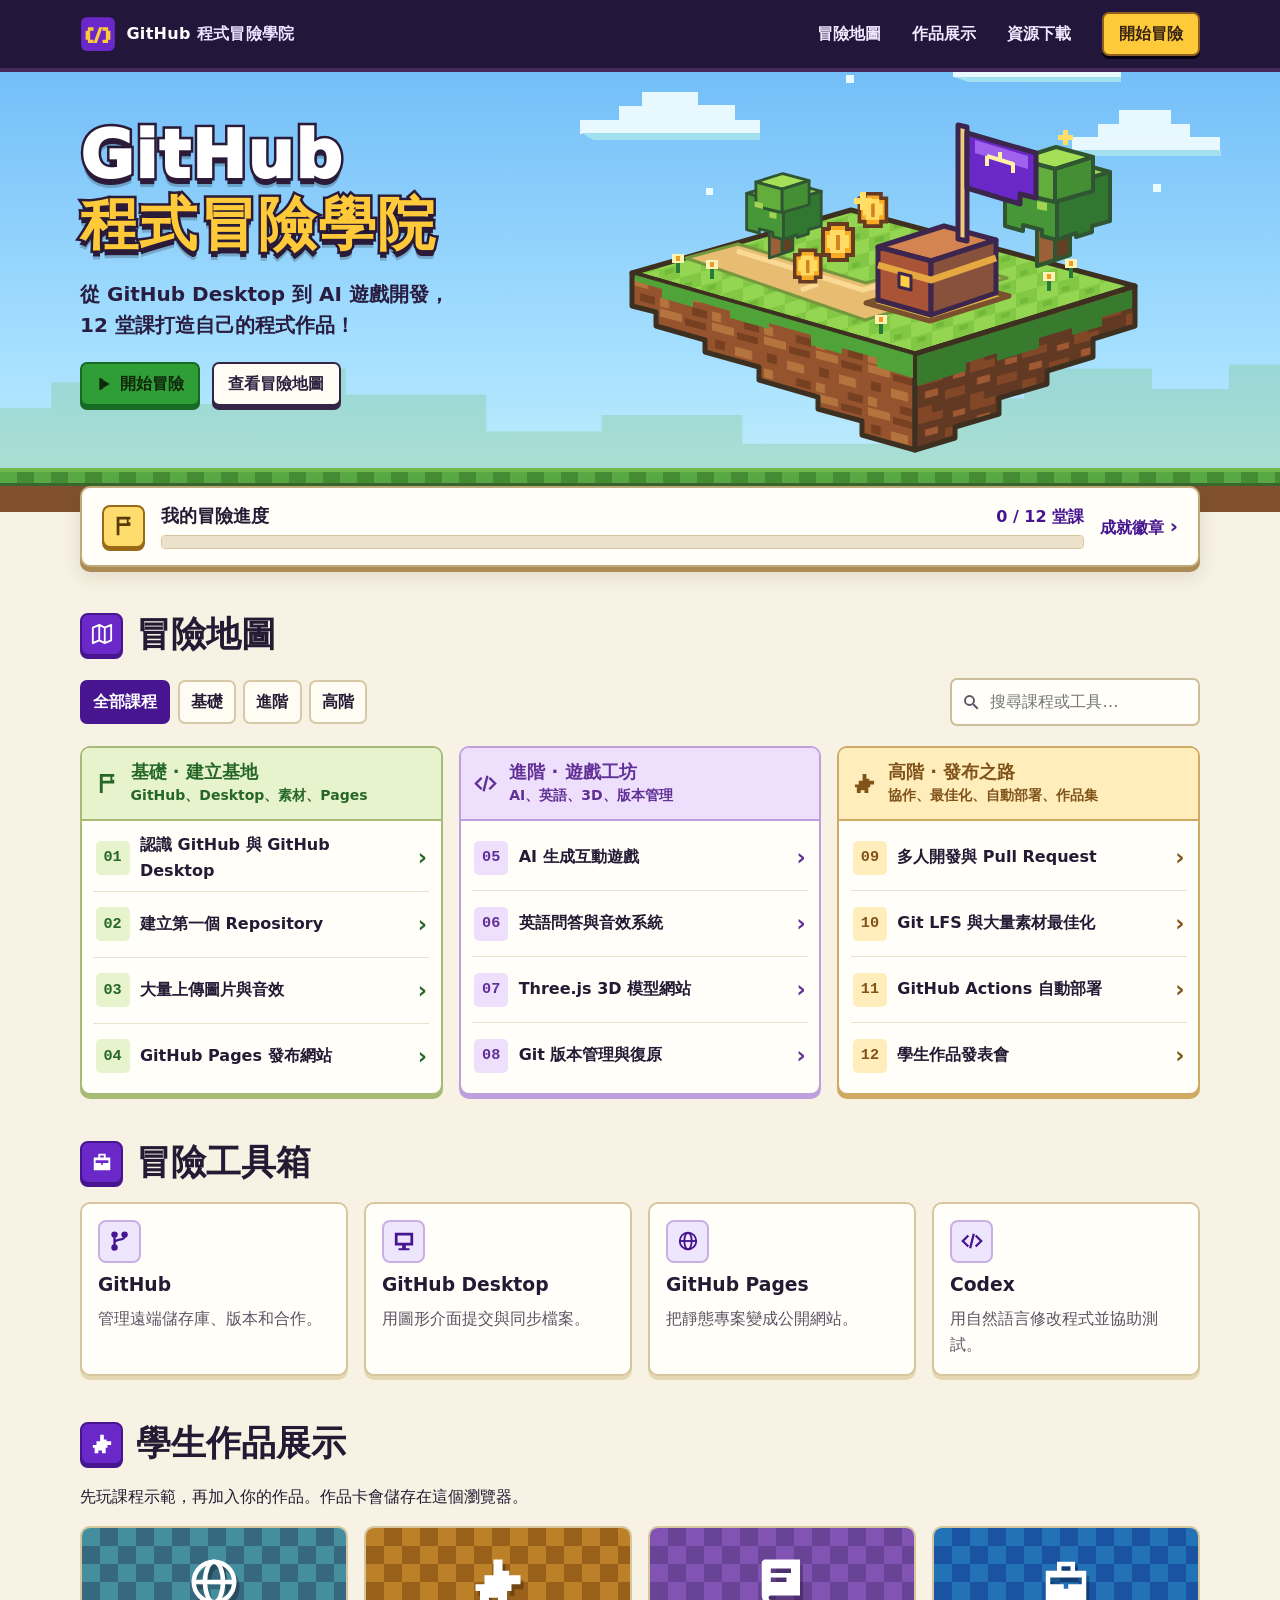
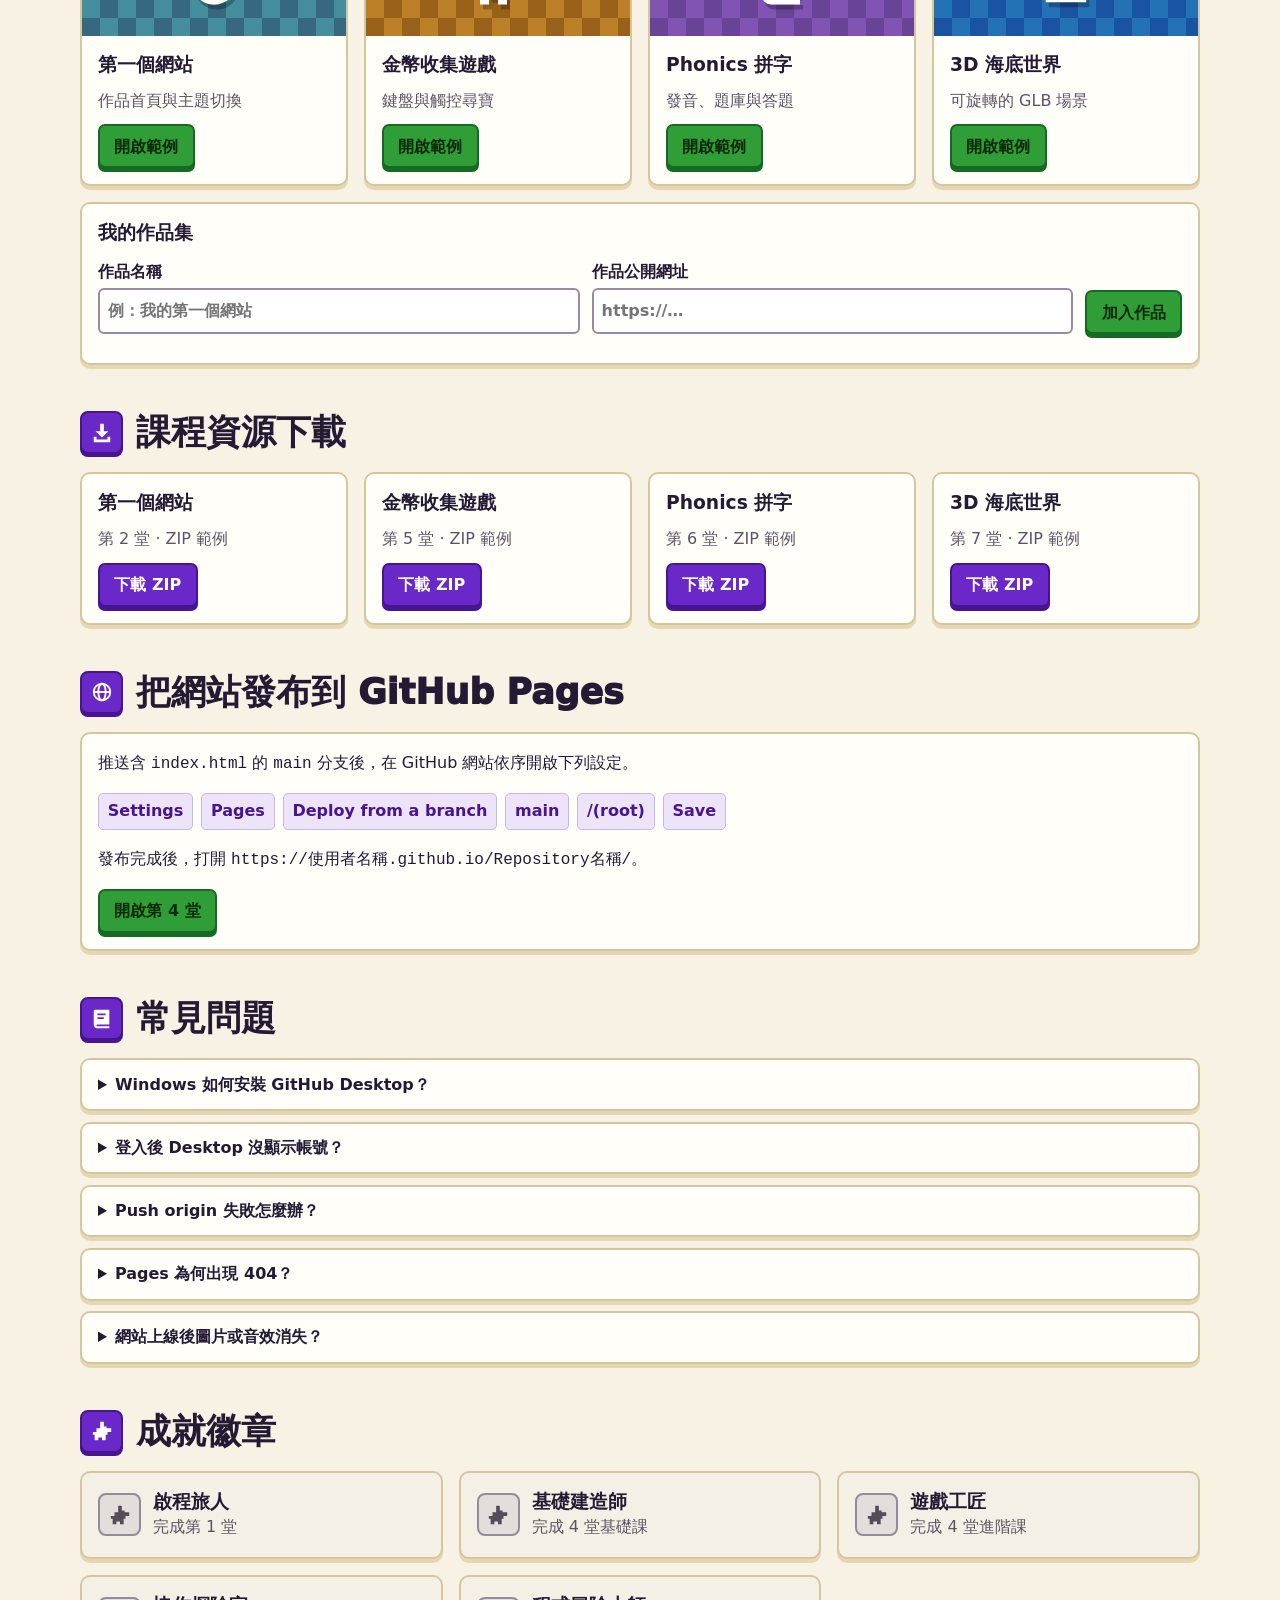
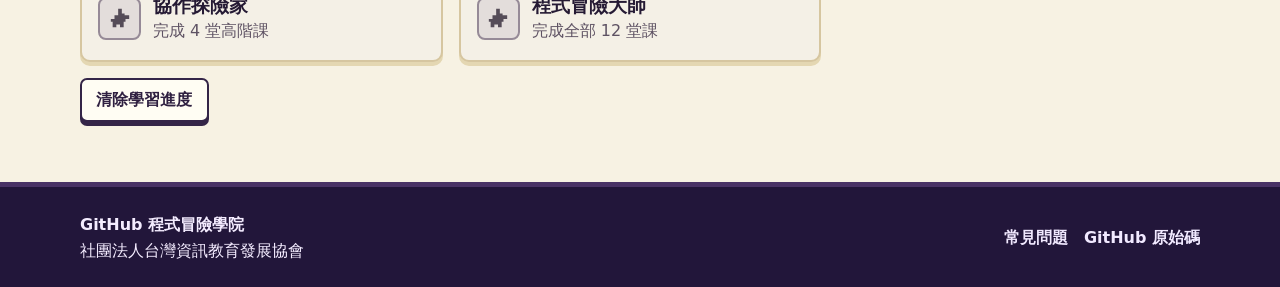
==== index.html @ 5a98e0ec "Build GitHub Adventure Academy" ====
<!doctype html>
<html lang="zh-Hant">
<head>
  <meta charset="utf-8">
  <meta name="viewport" content="width=device-width, initial-scale=1">
  <meta name="description" content="從 GitHub Desktop 到 AI 遊戲開發，12 堂互動課帶你完成自己的程式作品。">
  <meta name="theme-color" content="#22163a">
  <title>GitHub 程式冒險學院</title>
  <link rel="icon" href="./assets/images/favicon.svg" type="image/svg+xml">
  <link rel="stylesheet" href="./css/style.css">
  <script type="module" src="./js/app.js"></script>
</head>
<body>
  <a class="skip" href="#main">跳到主要內容</a>
  <header class="top">
    <div class="wrap top-inner">
      <a class="brand" href="#home" aria-label="GitHub 程式冒險學院首頁"><svg aria-hidden="true"><use href="./assets/images/icons.svg#brand"/></svg><span>GitHub <b>程式冒險學院</b></span></a>
      <button class="menu btn btn-light" id="menu" type="button" aria-expanded="false" aria-controls="top-nav">選單</button>
      <nav id="top-nav" aria-label="網站導覽">
        <a href="#map">冒險地圖</a><a href="#gallery">作品展示</a><a href="#resources">資源下載</a>
        <a class="nav-start" href="#lesson-1" data-continue>開始冒險</a>
      </nav>
    </div>
  </header>
  <main id="main" tabindex="-1">
    <div id="home">
      <section class="hero" aria-labelledby="hero-title">
        <div class="wrap hero-inner">
          <div class="hero-copy">
            <h1 id="hero-title"><span>GitHub</span><br>程式冒險學院</h1>
            <p>從 GitHub Desktop 到 AI 遊戲開發，<br class="desktop-break">12 堂課打造自己的程式作品！</p>
            <div class="actions">
              <a class="btn btn-green" href="#lesson-1" data-continue><svg aria-hidden="true"><use href="./assets/images/icons.svg#play"/></svg>開始冒險</a>
              <a class="btn btn-light" href="#map">查看冒險地圖</a>
            </div>
          </div>
          <img class="hero-scene" src="./assets/images/adventure.svg" width="680" height="440" alt="">
        </div>
      </section>
      <div class="wrap home-body">
        <section class="progress-card" aria-labelledby="progress-title">
          <span class="icon-tile progress-icon"><svg aria-hidden="true"><use href="./assets/images/icons.svg#flag"/></svg></span>
          <div class="progress-main">
            <div class="progress-row"><h2 id="progress-title">我的冒險進度</h2><strong data-count>0 / 12 堂課</strong></div>
            <progress id="overall-progress" aria-labelledby="progress-title" value="0" max="12"></progress>
          </div>
          <a class="progress-link" href="#achievements">成就徽章 <span aria-hidden="true">›</span></a>
        </section>
        <section id="map" class="section" aria-labelledby="map-title">
          <div class="section-heading"><span class="icon-tile"><svg aria-hidden="true"><use href="./assets/images/icons.svg#map"/></svg></span><h2 id="map-title">冒險地圖</h2></div>
          <div class="map-controls">
            <div class="filters" role="group" aria-label="課程階段"></div>
            <label class="search"><svg aria-hidden="true"><use href="./assets/images/icons.svg#search"/></svg><input id="search" type="search" placeholder="搜尋課程或工具…" aria-label="搜尋課程或工具"></label>
          </div>
          <div class="map-grid" id="lesson-map"></div>
          <p id="map-message" role="status" hidden>找不到符合的課程。試試 Git、音效或部署。</p>
        </section>
        <section id="tools" class="section" aria-labelledby="tools-title">
          <div class="section-heading"><span class="icon-tile"><svg aria-hidden="true"><use href="./assets/images/icons.svg#box"/></svg></span><h2 id="tools-title">冒險工具箱</h2></div>
          <div id="tool-grid" class="tool-grid"></div>
        </section>
        <section id="gallery" class="section" aria-labelledby="gallery-title">
          <div class="section-heading"><span class="icon-tile"><svg aria-hidden="true"><use href="./assets/images/icons.svg#star"/></svg></span><h2 id="gallery-title">學生作品展示</h2></div>
          <p>先玩課程示範，再加入你的作品。作品卡會儲存在這個瀏覽器。</p>
          <div id="example-gallery" class="gallery-grid"></div>
          <div class="box portfolio">
            <h3>我的作品集</h3>
            <form id="portfolio-form">
              <label>作品名稱<input name="name" maxlength="60" required placeholder="例：我的第一個網站"></label>
              <label>作品公開網址<input name="url" type="url" maxlength="1000" required placeholder="https://…"></label>
              <button class="btn btn-green">加入作品</button>
            </form>
            <p id="portfolio-status" role="status"></p>
            <ul id="portfolio-list"></ul>
          </div>
        </section>
        <section id="resources" class="section" aria-labelledby="resources-title">
          <div class="section-heading"><span class="icon-tile"><svg aria-hidden="true"><use href="./assets/images/icons.svg#download"/></svg></span><h2 id="resources-title">課程資源下載</h2></div>
          <div id="downloads" class="resource-grid"></div>
        </section>
        <section id="pages" class="section" aria-labelledby="pages-title">
          <div class="section-heading"><span class="icon-tile"><svg aria-hidden="true"><use href="./assets/images/icons.svg#globe"/></svg></span><h2 id="pages-title">把網站發布到 GitHub Pages</h2></div>
          <div class="box pages-card">
            <p>推送含 <code>index.html</code> 的 <code>main</code> 分支後，在 GitHub 網站依序開啟下列設定。</p>
            <ol class="flow"><li>Settings</li><li>Pages</li><li>Deploy from a branch</li><li>main</li><li>/(root)</li><li>Save</li></ol>
            <p>發布完成後，打開 <code>https://使用者名稱.github.io/Repository名稱/</code>。</p>
            <a class="btn btn-green" href="#lesson-4">開啟第 4 堂</a>
          </div>
        </section>
        <section id="faq" class="section" aria-labelledby="faq-title">
          <div class="section-heading"><span class="icon-tile"><svg aria-hidden="true"><use href="./assets/images/icons.svg#book"/></svg></span><h2 id="faq-title">常見問題</h2></div>
          <div id="faq-items"></div>
        </section>
        <section id="achievements" class="section" aria-labelledby="achievement-title">
          <div class="section-heading"><span class="icon-tile"><svg aria-hidden="true"><use href="./assets/images/icons.svg#star"/></svg></span><h2 id="achievement-title">成就徽章</h2></div>
          <div id="badge-grid" class="badge-grid"></div>
          <button class="btn btn-light reset-btn" type="button" id="reset-progress">清除學習進度</button>
        </section>
      </div>
    </div>
    <section class="wrap lesson-layout" id="lesson-view" aria-label="課程" hidden>
      <aside aria-label="課程索引">
        <div class="sidebar">
          <a href="#map" class="back-link">‹ 回冒險地圖</a>
          <p data-count>0 / 12 堂課</p>
          <details id="lesson-menu"><summary>課程導覽</summary><nav id="lesson-nav" aria-label="12 堂課"></nav></details>
        </div>
      </aside>
      <article id="lesson-content" class="lesson-content"></article>
    </section>
  </main>
  <footer><div class="wrap footer-inner"><div><b>GitHub 程式冒險學院</b><br>社團法人台灣資訊教育發展協會</div><div><a href="#faq">常見問題</a><a href="https://github.com/JackChung-Taiwan/github_tutorial">GitHub 原始碼</a></div></div></footer>
  <div id="toast" role="status" aria-live="polite"></div>
</body>
</html>
---- css/style.css ----
:root {
  --purple:#6b28c9; --purple-dark:#46158f; --green:#2f9e36; --green-dark:#176a23;
  --gold:#ffca39; --cream:#fffdf3; --paper:#fffef9; --sky:#81c9ff;
  --ink:#251a34; --muted:#5e5263; --soil:#e5d9b7; --shell:#f7f2e3;
  --night:#22163a; --radius:10px; --shadow:0 4px 0 #e4d7b2;
}
*, *::before, *::after {box-sizing:border-box}
html {scroll-padding-top:1rem}
body {margin:0;font:1rem/1.65 "Noto Sans TC","Microsoft JhengHei",system-ui,sans-serif;color:var(--ink);background:var(--shell)}
h1,h2,h3,h4,p,figure {margin:0}
h2,h3,h4 {line-height:1.35}
a {color:var(--purple-dark);text-underline-offset:.2em}
img,svg {display:block;max-width:100%}
button,input,select {font:inherit}
button,summary {cursor:pointer}
input,select {min-width:0;max-width:100%}
[hidden] {display:none!important}
:focus-visible {outline:3px solid #1367b5;outline-offset:4px}
.top :focus-visible,footer :focus-visible {outline-color:var(--gold)}
.wrap {width:min(1120px, calc(100% - 64px));margin-inline:auto}
.skip {position:fixed;top:.5rem;left:.5rem;z-index:20;background:white;padding:.65rem 1rem;transform:translateY(-160%)}
.skip:focus {transform:none}
.sr-only {position:absolute;width:1px;height:1px;padding:0;margin:-1px;overflow:hidden;clip-path:inset(50%);white-space:nowrap}
.top {background:var(--night);color:#fff;border-bottom:4px solid #422959}
.top-inner,.footer-inner {display:flex;align-items:center;justify-content:space-between;gap:1rem;min-height:68px}
.brand {color:inherit;text-decoration:none;display:flex;align-items:center;gap:.65rem;font-weight:850;letter-spacing:.02em;line-height:1.2}
.brand svg {width:36px;height:36px;flex:none}
.brand b {color:#efe1ff}
.top nav {display:flex;align-items:center;gap:clamp(.8rem,2.4vw,2rem)}
.top nav a,footer a {color:#f1e9ff;font-weight:750;text-decoration:none}
.top nav a:hover,footer a:hover {text-decoration:underline}
.top nav .nav-start {padding:.45rem .95rem;background:var(--gold);color:#392514;border:2px solid #8f6021;border-radius:7px;box-shadow:0 3px 0 #080311}
.menu {display:none!important}
.hero {position:relative;overflow:hidden;background:linear-gradient(#74bff8 1%,#a8e1ff 71%,#c2edfb);border-bottom:26px solid #81512e}
.hero::before,.hero::after {content:"";position:absolute;inset:auto 0 0;pointer-events:none}
.hero::before {height:33%;background:#70bb63;opacity:.26;clip-path:polygon(0 43%,4% 43%,4% 24%,13% 24%,13% 40%,20% 40%,20% 14%,27% 14%,27% 33%,38% 33%,38% 60%,47% 60%,47% 48%,58% 48%,58% 69%,72% 69%,72% 36%,80% 36%,80% 14%,90% 14%,90% 29%,96% 29%,96% 11%,100% 11%,100% 100%,0 100%)}
.hero::after {height:18px;background:repeating-conic-gradient(#458d35 0 25%,#58a843 0 50%) 0 0/34px 24px;border-top:4px solid #6fba4a;border-bottom:3px solid #38682e}
.hero-inner {position:relative;isolation:isolate;display:grid;grid-template-columns:1fr 1fr;align-items:center;min-height:414px;padding-block:36px 68px}
.hero-copy {z-index:1}
.hero h1 {font-size:clamp(2.25rem,4.5vw,4.4rem);font-weight:1000;line-height:1.12;letter-spacing:.025em;color:var(--gold);paint-order:stroke fill;-webkit-text-stroke:5px #2b1b39;text-shadow:0 6px #2b1b39,0 9px #0003}
.hero h1 span {font-size:1.13em;color:#fff}
.hero p {margin:1.35rem 0;font-weight:850;font-size:clamp(1rem,1.7vw,1.25rem);line-height:1.55;color:#291d41}
.hero-scene {width:min(62vw,680px);max-width:none;height:auto;position:absolute;right:-3%;bottom:26px;z-index:-1}
.actions {display:flex;gap:.75rem;align-items:center;flex-wrap:wrap}
.btn {display:inline-flex;align-items:center;justify-content:center;gap:.45rem;text-decoration:none;border:2px solid var(--edge,#342547);border-radius:7px;background:var(--fill,#fffdf3);color:var(--text,#2f2040);padding:.58rem .9rem;min-height:44px;font-weight:850;line-height:1.35;text-align:center;box-shadow:0 4px 0 var(--edge,#342547);transition:transform .12s,box-shadow .12s,filter .12s}
.btn svg {width:1rem;height:1rem;flex:none}
.btn:hover:not(:disabled) {filter:brightness(1.06)}
.btn:active:not(:disabled) {transform:translateY(3px);box-shadow:0 1px 0 var(--edge,#342547)}
.btn:disabled {opacity:.6;cursor:default}
.btn-green {--fill:var(--green);--edge:var(--green-dark);--text:#10280b}
.btn-gold {--fill:var(--gold);--edge:#85571b;--text:#2e2110}
.btn-purple {--fill:var(--purple);--edge:var(--purple-dark);--text:#fff}
.btn-light {--fill:var(--cream)}
.home-body {position:relative;margin-top:-26px;padding-bottom:60px}
.progress-card {display:grid;grid-template-columns:auto minmax(0,1fr) auto;align-items:center;gap:1rem;background:var(--paper);border:2px solid #bfaa7a;border-radius:var(--radius);padding:1rem 1.25rem;box-shadow:0 5px 0 #ac8b56,0 9px 20px #513a1b23}
.icon-tile {width:43px;height:43px;display:grid;place-items:center;flex:none;background:var(--purple);color:#fff;border:2px solid var(--purple-dark);border-radius:8px;box-shadow:0 3px 0 var(--purple-dark)}
.icon-tile svg {width:22px;height:22px}
.progress-icon {color:#573c0a;background:#ffdc6e;border-color:#9a6a16;box-shadow:0 3px 0 #9a6a16}
.progress-main {min-width:0}
.progress-row {display:flex;justify-content:space-between;align-items:baseline;gap:.5rem;margin-bottom:.3rem}
.progress-row h2 {font-size:1.15rem}
[data-count],.progress-link {font-weight:850;color:var(--purple-dark)}
.progress-link {text-decoration:none;white-space:nowrap}
.progress-link:hover {text-decoration:underline}
.progress-link span {font-size:1.25em}
progress {display:block;width:100%;height:.85rem;appearance:none;background:#ece2cc;border:1px solid #d5c49c;border-radius:4px;overflow:hidden;color:var(--green)}
progress::-webkit-progress-bar {background:#ece2cc}
progress::-webkit-progress-value {background:repeating-linear-gradient(90deg,#368f38 0 14px,#4ba844 14px 28px)}
progress::-moz-progress-bar {background:#368f38}
.section {margin-top:2.75rem;scroll-margin-top:1.5rem}
.section-heading {display:flex;align-items:center;gap:.8rem;margin-bottom:1rem}
.section-heading h2 {font-size:clamp(1.6rem,3vw,2.18rem);font-weight:950}
.section>p {margin-bottom:1rem}
.map-controls {display:flex;align-items:center;justify-content:space-between;gap:.8rem;flex-wrap:wrap;margin:1.25rem 0}
.filters {display:flex;flex-wrap:wrap;gap:.45rem}
.filters button {font-weight:800;border:2px solid #d7c9a8;border-radius:7px;background:var(--cream);color:var(--ink);padding:.4rem .7rem;min-height:44px}
.filters button[aria-pressed="true"] {background:var(--purple-dark);color:#fff;border-color:var(--purple-dark)}
.search {display:flex;align-items:center;flex:0 1 250px;gap:.5rem;background:var(--paper);border:2px solid #cdbf9d;border-radius:7px;padding:0 .65rem;color:var(--muted)}
.search svg {width:18px;height:18px;flex:none}
.search input {background:none;border:0;width:100%;min-height:44px;color:var(--ink)}
.search:focus-within {outline:3px solid #1367b5;outline-offset:2px}
.search input:focus-visible {outline:none}
.map-grid,.gallery-grid,.badge-grid {display:grid;grid-template-columns:repeat(3,minmax(0,1fr));gap:1rem}
.map-grid[data-filtered="true"] {grid-template-columns:minmax(0,1fr)}
.stage {background:var(--paper);border:2px solid var(--stage-border);box-shadow:0 4px 0 var(--stage-border);border-radius:var(--radius);overflow:hidden}
.stage-0 {--stage:#266728;--stage-fill:#e6f3cd;--stage-border:#a7bb76}
.stage-1 {--stage:#603096;--stage-fill:#eee0fc;--stage-border:#bea0dd}
.stage-2 {--stage:#805319;--stage-fill:#ffedbb;--stage-border:#cfaa62}
.stage-head {display:flex;align-items:center;gap:.75rem;background:var(--stage-fill);padding:.75rem .85rem;border-bottom:2px solid var(--stage-border);color:var(--stage)}
.stage-head svg {width:23px;height:23px;flex:none}
.stage-head h3 {font-size:1.12rem;font-weight:900}
.stage-head p {font-size:.875rem;font-weight:700}
.stage-list {margin:0;padding:.25rem .7rem;list-style:none}
.stage-list li+li {border-top:1px solid #eae2cf}
.lesson-link {display:flex;align-items:center;gap:.65rem;min-height:65px;color:var(--ink);font-weight:850;text-decoration:none;padding:.4rem .15rem}
.lesson-link:hover .lesson-name {color:var(--purple);text-decoration:underline}
.lesson-no {font:800 .95rem/1 ui-monospace,monospace;display:grid;place-items:center;min-width:34px;height:34px;border-radius:5px;background:var(--stage-fill,#efe4f9);color:var(--stage,var(--purple-dark))}
.lesson-name {flex:1;min-width:0}
.lesson-link .arrow {color:var(--stage);font-size:1.4rem;font-weight:700}
.tool-grid,.resource-grid {display:grid;grid-template-columns:repeat(4,minmax(0,1fr));gap:1rem}
.gallery-grid {grid-template-columns:repeat(4,minmax(0,1fr))}
.box,.tool-card,.show-card,.resource,.badge,details.faq {background:var(--paper);border:2px solid #d6c6a0;border-radius:var(--radius);box-shadow:var(--shadow);min-width:0}
.box,.tool-card,.resource,.badge {padding:1rem}
.tool-card {display:grid;align-content:start;gap:.55rem;color:var(--ink);text-decoration:none}
.tool-card:hover h3 {text-decoration:underline;color:var(--purple)}
.tool-card .icon-tile {color:var(--purple-dark);background:#eee6fc;border-color:#c9afe3;box-shadow:none}
.tool-card p,.resource p,.show-card p,.badge p {color:var(--muted)}
.show-card {overflow:hidden}
.show-art {height:108px;display:grid;place-items:center;color:#fff;background:repeating-conic-gradient(var(--tile1) 0 25%,var(--tile2) 0 50%) 0 0/36px 36px}
.show-art svg {height:54px;width:54px;filter:drop-shadow(3px 5px #0004)}
.show-body,.resource {display:grid;gap:.65rem;justify-items:start}
.show-body {padding:1rem}
.portfolio {margin-top:1rem}
.portfolio form,.qr-form {display:flex;gap:.75rem;align-items:end;flex-wrap:wrap;margin:.8rem 0}
.portfolio form label,.qr-form label {display:grid;flex:1 1 190px;gap:.2rem;font-weight:800}
.portfolio input,.qr-form input,.practice input:not([type=checkbox]),.practice select {border:2px solid #9988a8;border-radius:6px;padding:.5rem;background:white;color:var(--ink);width:100%}
.practice input[type=checkbox],.task-check input {width:19px;height:19px;accent-color:var(--purple);vertical-align:middle}
.task-check {min-height:44px;display:flex;align-items:center;gap:.5rem;cursor:pointer}
.portfolio ul {margin:0;padding:0;list-style:none}
.portfolio li {display:flex;align-items:center;justify-content:space-between;gap:.5rem;overflow-wrap:anywhere;padding-block:.45rem}
.portfolio li+li {border-top:1px solid var(--soil)}
.flow {display:flex;flex-wrap:wrap;gap:.5rem;list-style:none;padding:0;margin:1rem 0}
.flow li {background:#eee4fa;color:var(--purple-dark);border:1px solid #cdb4e9;border-radius:5px;font-weight:800;padding:.25rem .55rem}
.pages-card .btn {margin-top:1rem}
details.faq {margin:.65rem 0}
details.faq summary {font-weight:850;padding:.7rem 1rem}
details.faq p {padding:0 1rem .85rem}
.badge {display:flex;align-items:center;gap:.75rem}
.badge[data-earned="false"] {background:#f4f0e6}
.badge[data-earned="false"] .icon-tile {background:#e3dddb;color:#554c58;border-color:#968a97;box-shadow:none}
.reset-btn {margin-top:1rem}
footer {background:var(--night);border-top:5px solid #493265;color:#f4ecff;padding:1.05rem 0}
.footer-inner>div:last-child {display:flex;gap:1rem;flex-wrap:wrap}
#toast {position:fixed;inset:auto 1rem 1rem auto;background:var(--night);color:white;border:2px solid #b799ef;border-radius:8px;padding:.65rem 1rem;box-shadow:0 4px 0 #140d20;font-weight:800;z-index:10;pointer-events:none}
#toast:empty {opacity:0}
.lesson-layout {display:grid;grid-template-columns:230px minmax(0,1fr);gap:1.25rem;padding-block:1.5rem 3rem}
.lesson-content {min-width:0}
.sidebar {position:sticky;top:1rem;background:var(--paper);border:2px solid #d6c6a0;border-radius:var(--radius);box-shadow:var(--shadow);padding:.85rem;max-height:calc(100vh - 2rem);overflow:auto}
.sidebar>p {margin:.5rem 0}
.back-link,.sidebar summary {font-weight:900}
.sidebar nav {display:grid;gap:.2rem;margin-top:.4rem}
.sidebar nav a {padding:.4rem;border-radius:5px;color:var(--ink);text-decoration:none;font-weight:750}
.sidebar nav a:hover,.sidebar nav [aria-current="page"] {background:#eee2fa;color:var(--purple-dark)}
.lesson-banner {border:2px solid var(--purple-dark);border-radius:var(--radius);background:linear-gradient(130deg,#3e177b,#7631cb);box-shadow:0 5px 0 var(--purple-dark);color:white;padding:clamp(1rem,4vw,2rem);margin-bottom:1.15rem}
.lesson-banner h1 {font-size:clamp(1.55rem,4vw,2.6rem);line-height:1.2;margin:.35rem 0 .55rem}
.lesson-banner strong {color:#ffe08e}
.lesson-panel {margin:1.1rem 0;background:var(--paper);border:2px solid #d0bd95;border-radius:var(--radius);box-shadow:var(--shadow);overflow:hidden;min-width:0}
.lesson-panel>h2 {background:#eee3fa;color:var(--purple-dark);padding:.65rem 1rem;border-bottom:2px solid #d8c0ee;font-size:1.22rem}
.panel-body {padding:1rem;min-width:0}
.panel-body>p+p,.panel-body>p+.actions,.panel-body>.actions+* {margin-top:.7rem}
.goal-grid,.steps-grid {display:grid;grid-template-columns:minmax(0,1.55fr) minmax(0,1fr);gap:1rem}
.goal-grid ul,.steps-grid ol {padding-left:1.5rem;margin:.45rem 0 0}
.steps-grid li+li {margin-top:.75rem}
.step-diagram {align-self:start;border:2px solid #d3c0e8;border-radius:8px;padding:.8rem;background:#f7f0ff}
.step-diagram figcaption {font-weight:900;color:var(--purple-dark)}
.step-diagram .flow {margin:.55rem 0 0}
.step-diagram .flow li {margin:0}
pre {margin:.6rem 0 1rem;max-height:310px;overflow:auto;background:#21172e;color:#fff4db;border-radius:7px;padding:.85rem;font-size:.92rem;line-height:1.55}
code {font-family:ui-monospace,Consolas,monospace;overflow-wrap:anywhere}
pre code {overflow-wrap:normal}
.practice {background:#f7f0ff;border:2px solid #d7c1ed;border-radius:8px;padding:.85rem;margin-top:.65rem}
.practice h3 {margin-bottom:.45rem}
.practice p,.practice .actions,.practice ul {margin:.5rem 0}
.practice :is(input,select):disabled {opacity:.8}
.practice-label {display:block;font-weight:800;margin:.6rem 0}
.practice ul {padding-left:1.4rem}
.practice-status,.quiz-feedback,.complete-status {font-weight:800;color:#483350;margin-top:.45rem}
.sort-list {display:grid;gap:.5rem;margin:.75rem 0}
.sort-list label {display:grid;align-items:center;grid-template-columns:minmax(0,1fr) minmax(0,1fr);gap:.5rem}
.practice-buttons {display:flex;gap:.5rem;flex-wrap:wrap}
.dropzone {border:2px dashed #8e6aad;background:#fffdf9;padding:.75rem;border-radius:7px}
.dropzone[data-drag="true"] {background:#e7d3ff}
.file-results li {overflow-wrap:anywhere}
.warn {color:#784300}
.blocked {color:#941717}
.qr-output img {width:230px;max-width:100%;height:auto;image-rendering:pixelated;background:#fff}
.demo-frame {display:block;width:100%;min-height:440px;border:2px solid #bda3d9;border-radius:8px;margin-top:.75rem;background:#fff}
.quiz-question {margin:0 0 .8rem;border:2px solid #d7c7a4;border-radius:7px;padding:.6rem .75rem;min-width:0}
.quiz-question legend {font-weight:900;padding:0 .25rem}
.quiz-options {display:grid;gap:.35rem}
.quiz-options label {display:flex;align-items:center;gap:.6rem;min-height:44px;border-radius:5px;padding:.35rem .5rem;background:#f7f1e5;cursor:pointer}
.quiz-options input {accent-color:var(--purple);width:19px;height:19px;flex:none}
.quiz-options label:has(input:checked) {background:#eee2fa}
.complete-row {display:flex;justify-content:space-between;gap:.75rem;flex-wrap:wrap}
@media (max-width:960px) {
  .wrap {width:calc(100% - 40px)}
  .hero-inner {min-height:380px}
  .tool-grid,.resource-grid,.gallery-grid {grid-template-columns:repeat(2,minmax(0,1fr))}
}
@media (max-width:740px) {
  .wrap {width:calc(100% - 28px)}
  .top-inner {min-height:60px;flex-wrap:wrap;padding-block:.45rem}
  .menu {display:inline-flex!important;min-height:40px;padding:.35rem .65rem}
  .top nav {display:none;width:100%;flex-direction:column;align-items:stretch;gap:.2rem;padding-bottom:.45rem}
  .top nav[data-open="true"] {display:flex}
  .top nav a {padding:.4rem .5rem;min-height:44px}
  .hero-inner {min-height:0;display:block;padding:30px 0 158px}
  .hero-scene {width:min(340px,70vw);right:0;bottom:11px}
  .hero h1 {-webkit-text-stroke-width:3px;text-shadow:0 4px #2b1b39,0 6px #0003}
  .hero p {margin:1rem 0}
  .desktop-break {display:none}
  .map-grid,.gallery-grid,.badge-grid,.lesson-layout {grid-template-columns:minmax(0,1fr)}
  .sidebar {position:static;max-height:none}
  .sidebar nav a {min-height:44px}
  .steps-grid,.goal-grid {grid-template-columns:minmax(0,1fr)}
  .footer-inner {align-items:start;flex-direction:column}
}
@media (max-width:420px) {
  .progress-card {grid-template-columns:auto minmax(0,1fr);gap:.55rem;padding:.75rem}
  .progress-row h2 {font-size:1rem}
  .progress-link {grid-column:2}
  .tool-grid,.resource-grid {grid-template-columns:minmax(0,1fr)}
  .search {flex:1 1 100%}
  .demo-frame {min-height:475px}
}
@media (prefers-reduced-motion:reduce) {
  *,*::before,*::after {scroll-behavior:auto!important;transition:none!important;animation:none!important}
}
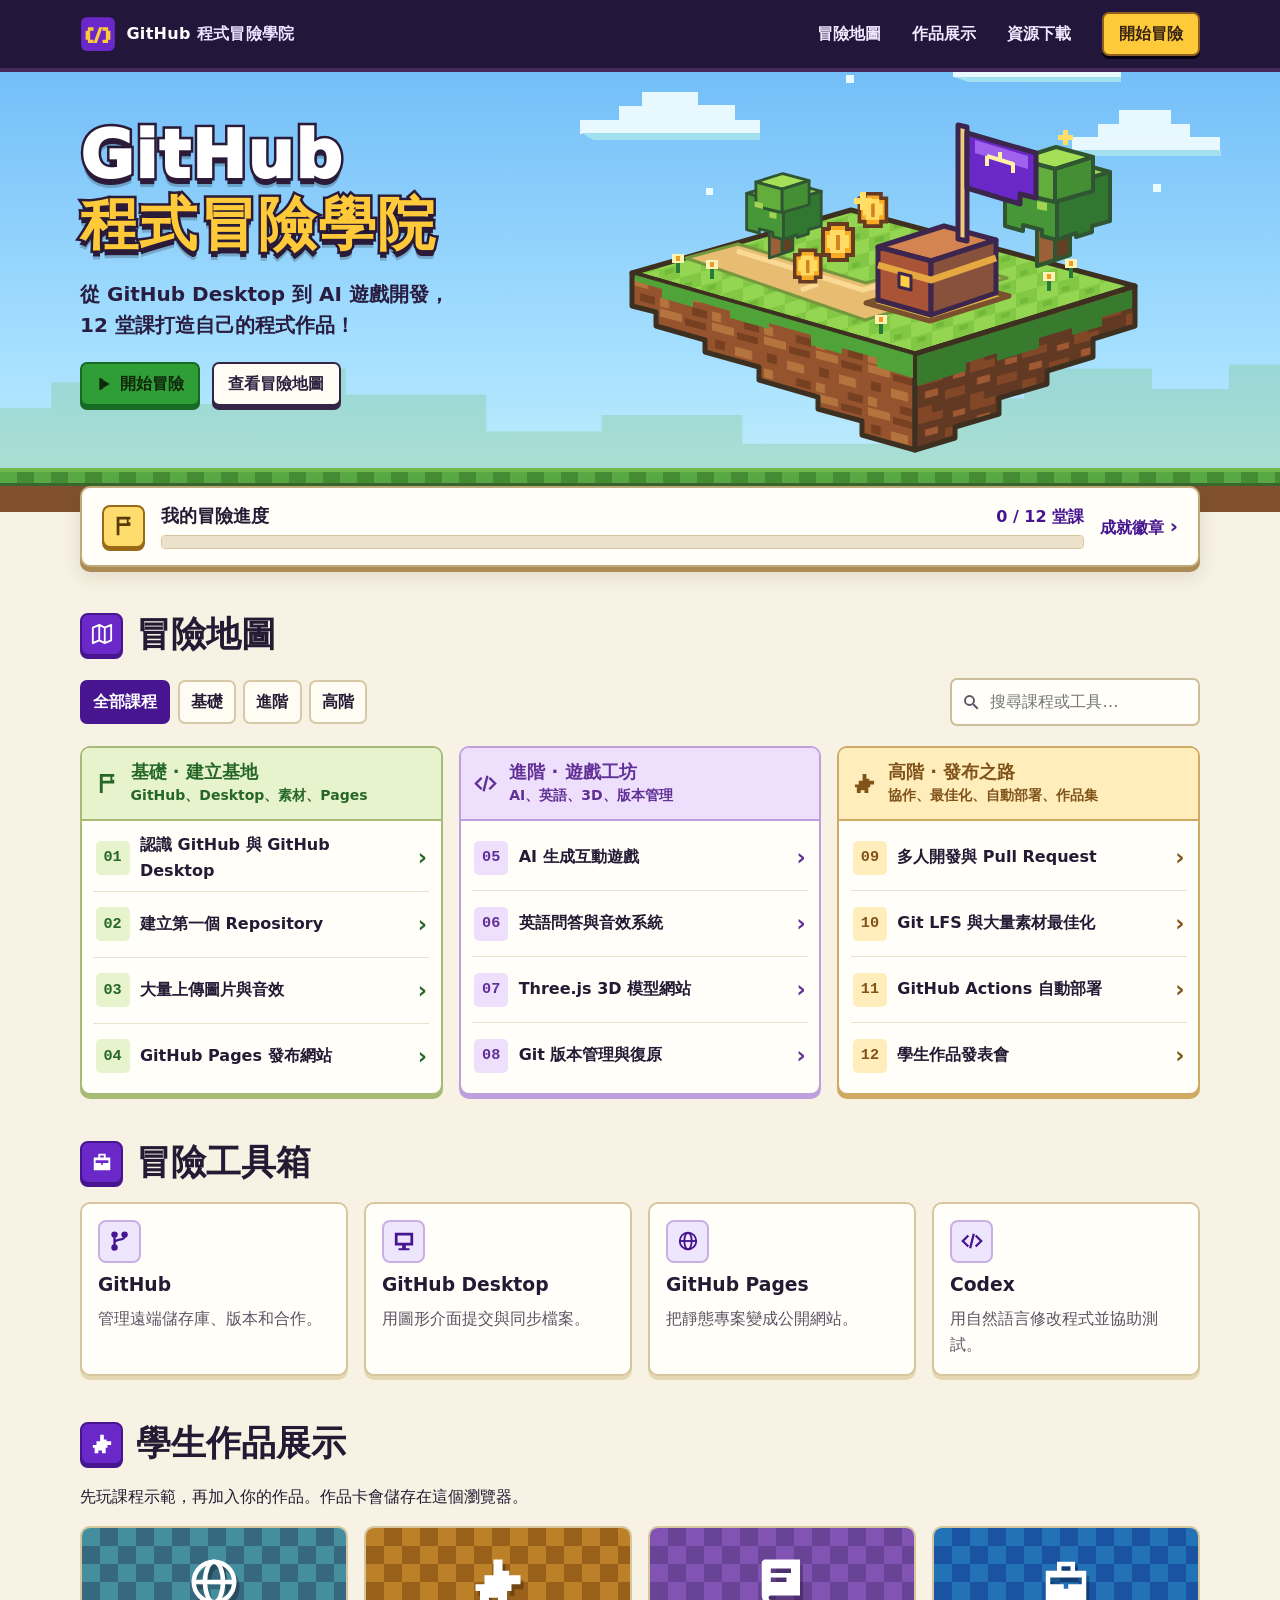
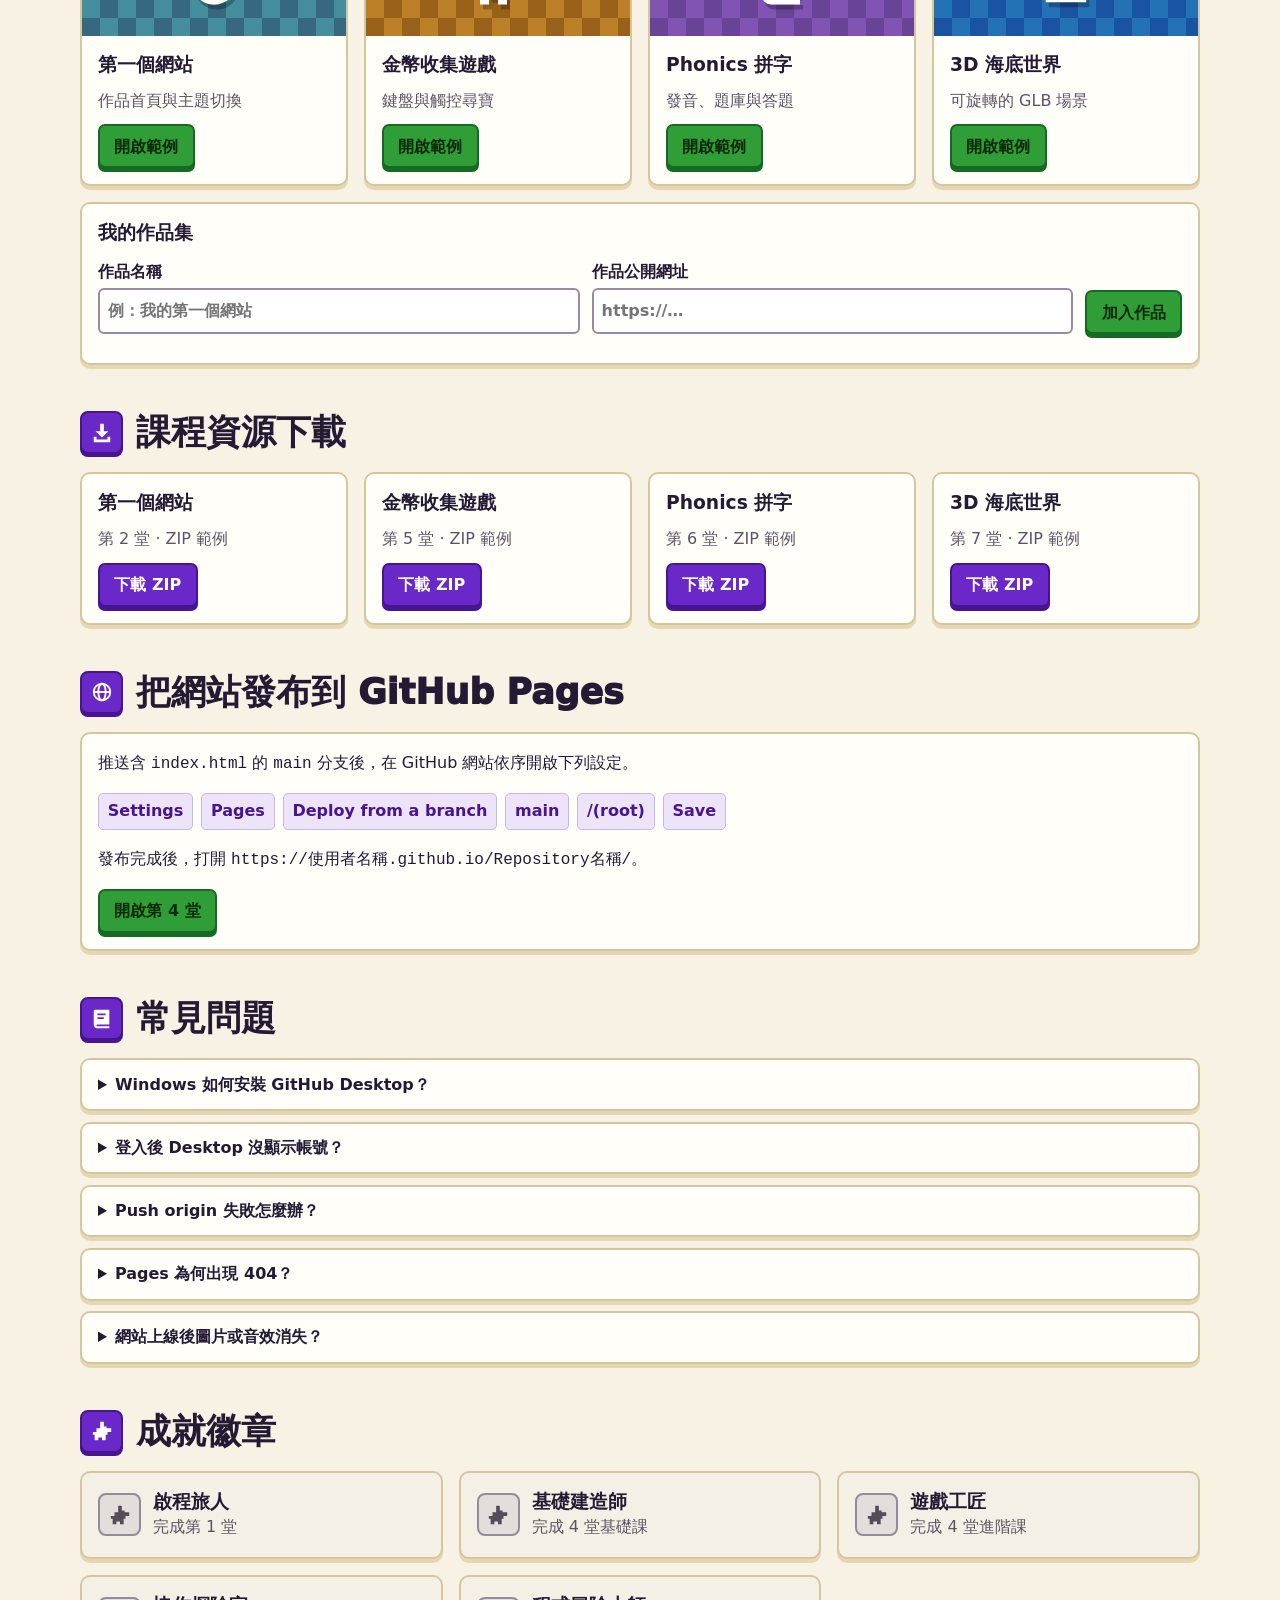
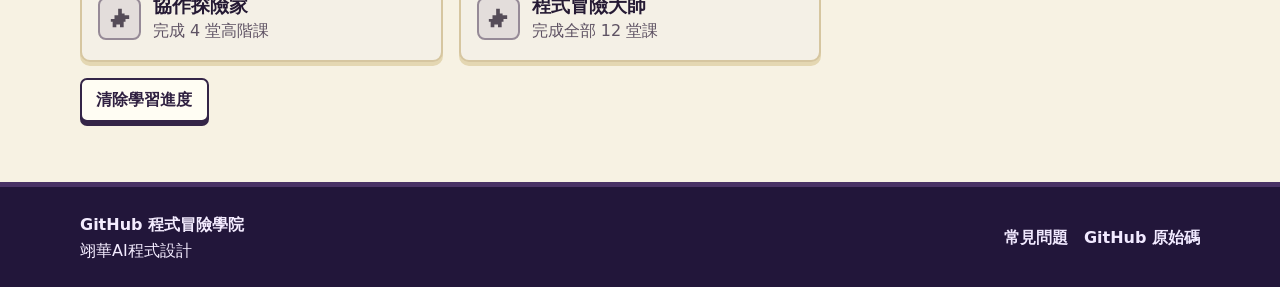
==== commit e0db13cb: "Update footer content and organization name" ====
--- a/index.html
+++ b/index.html
@@ -109,7 +109,7 @@
       <article id="lesson-content" class="lesson-content"></article>
     </section>
   </main>
-  <footer><div class="wrap footer-inner"><div><b>GitHub 程式冒險學院</b><br>社團法人台灣資訊教育發展協會</div><div><a href="#faq">常見問題</a><a href="https://github.com/JackChung-Taiwan/github_tutorial">GitHub 原始碼</a></div></div></footer>
+  <footer><div class="wrap footer-inner"><div><b>GitHub 程式冒險學院</b><br>翊華AI程式設計</div><div><a href="#faq">常見問題</a><a href="https://github.com/JackChung-Taiwan/github_tutorial">GitHub 原始碼</a></div></div></footer>
   <div id="toast" role="status" aria-live="polite"></div>
 </body>
 </html>
